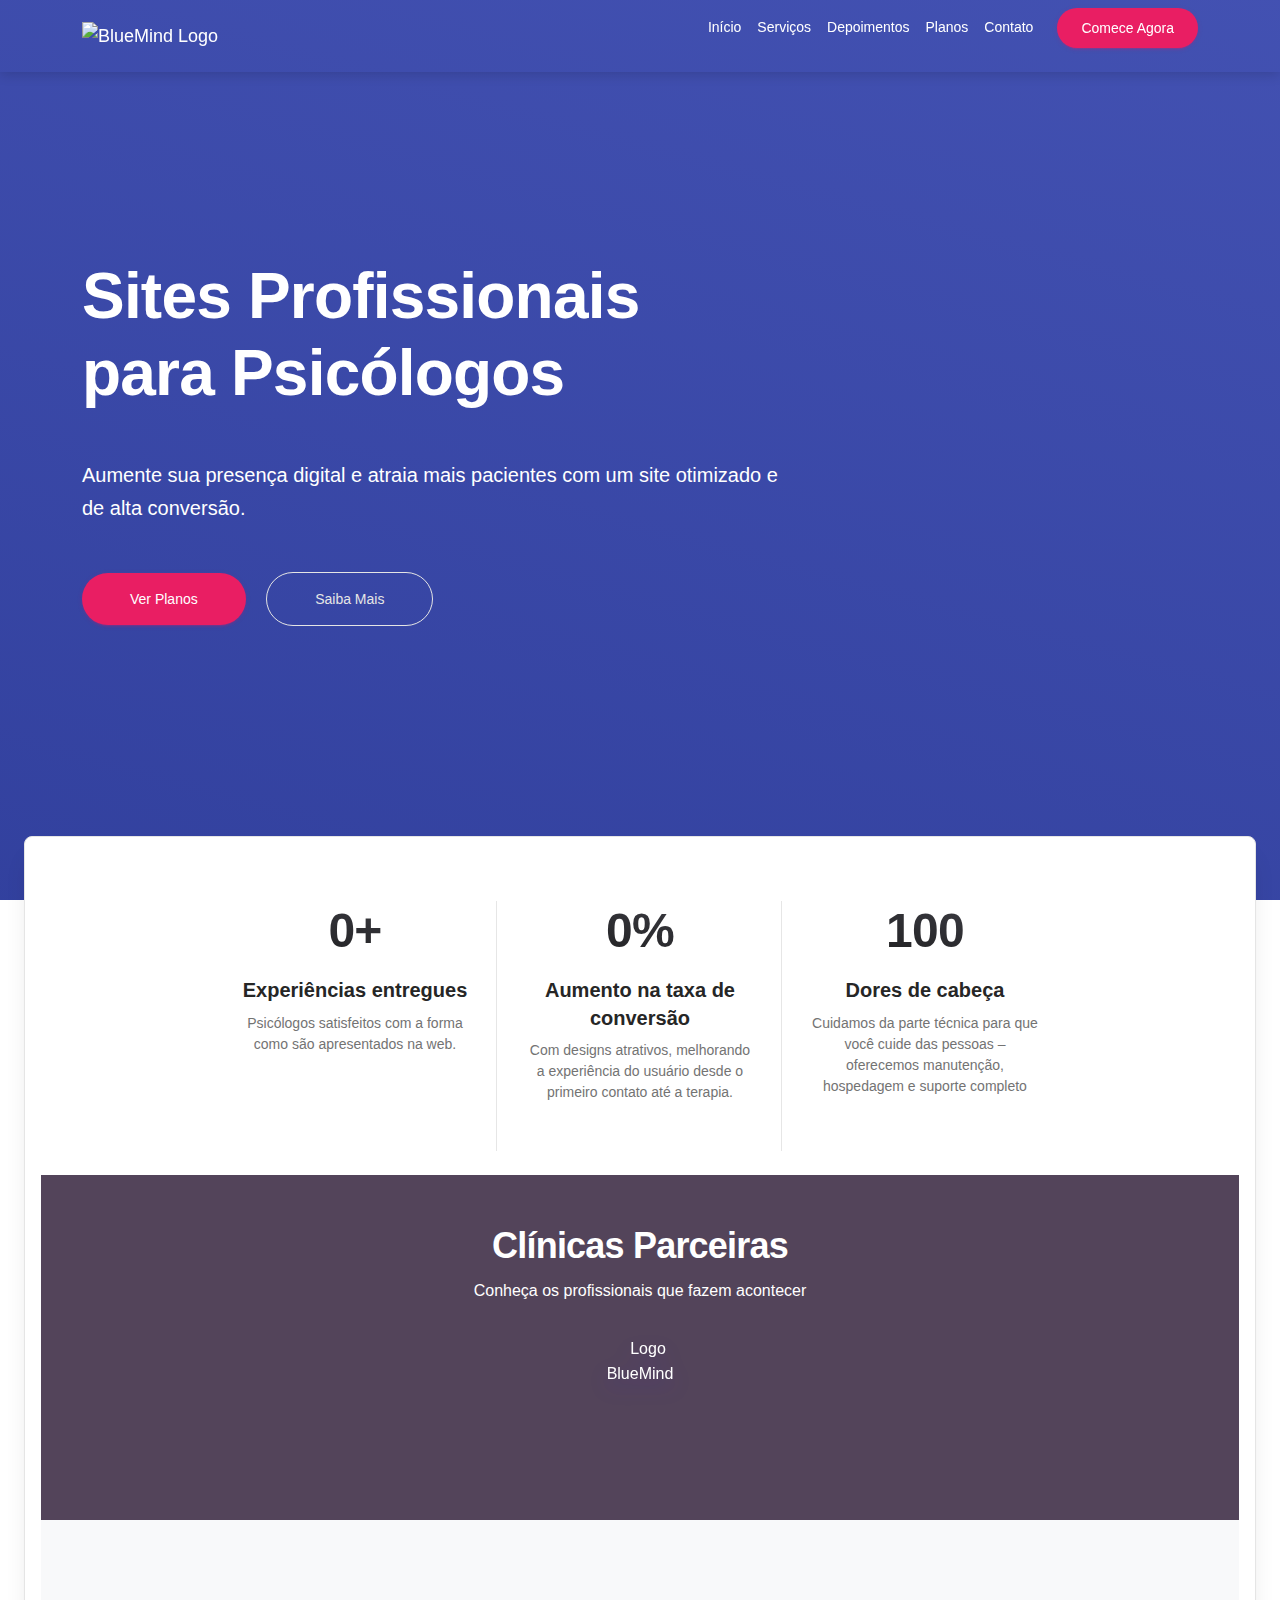
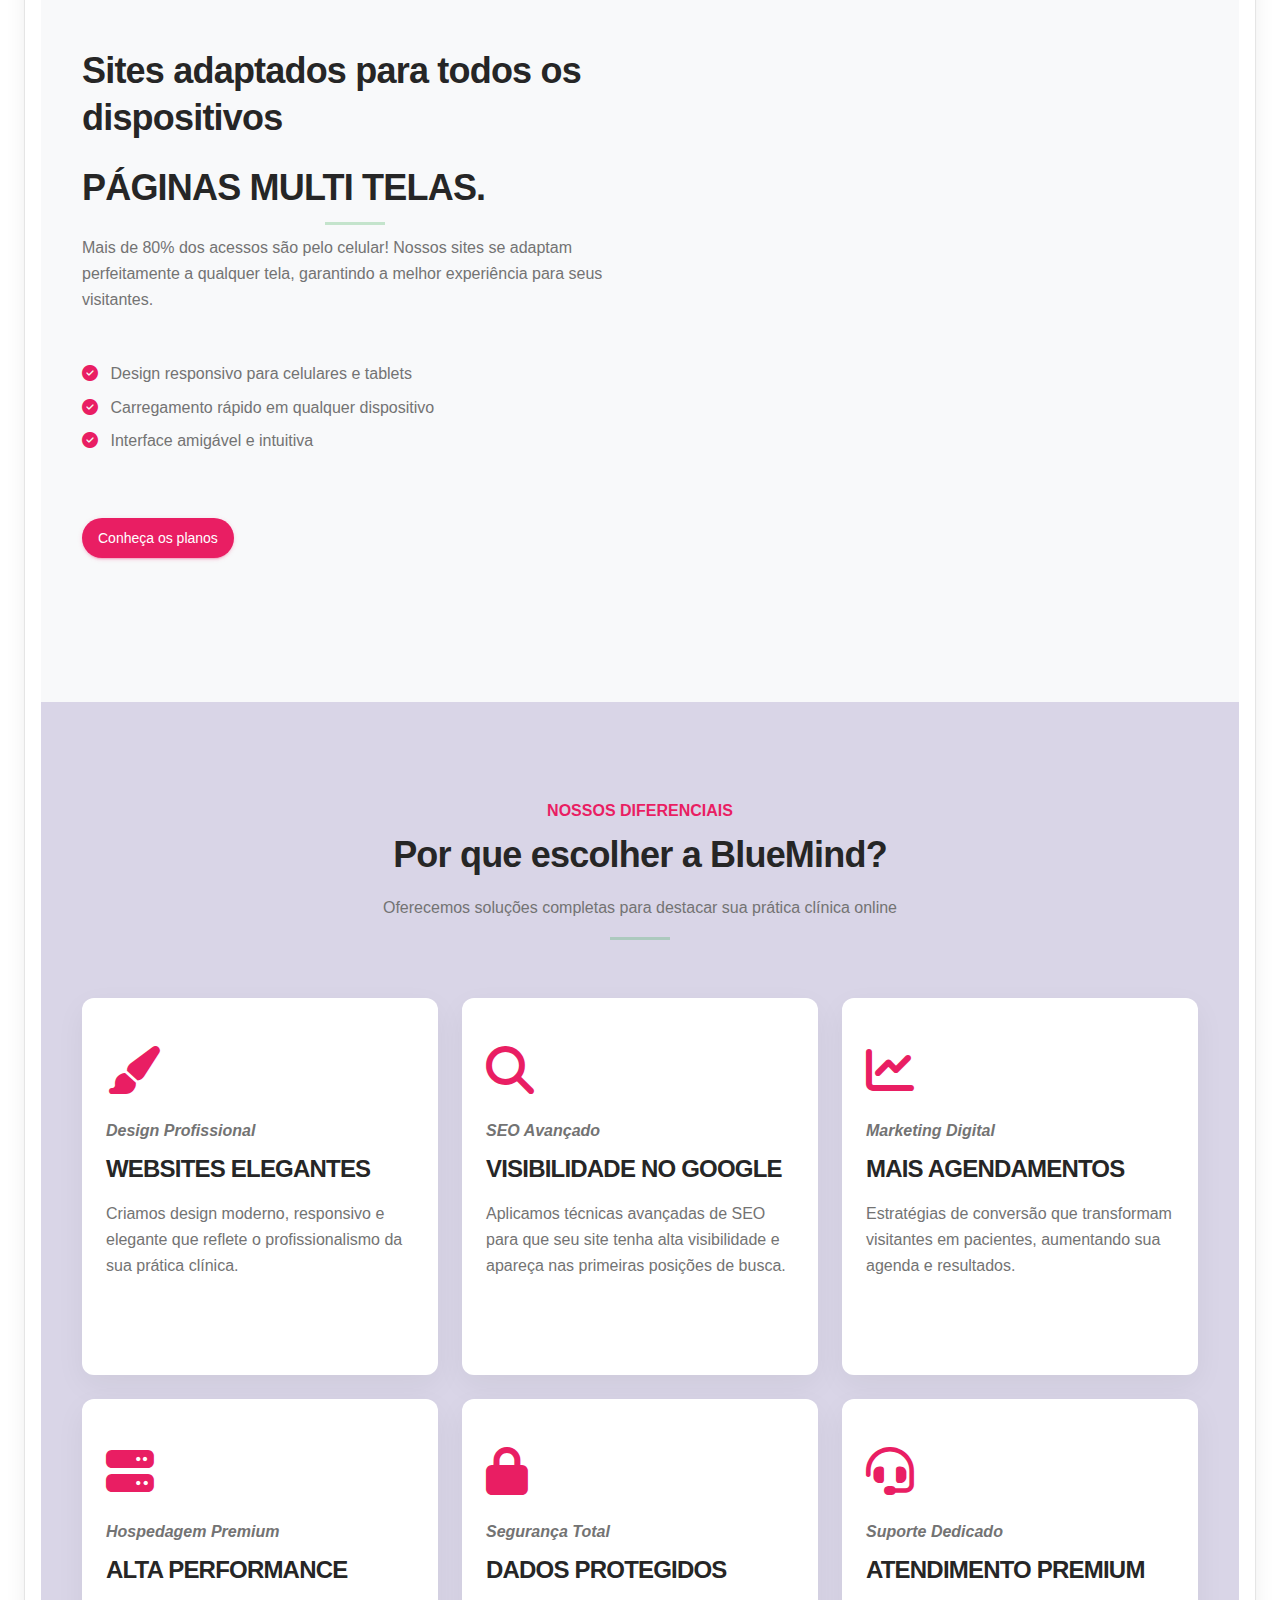
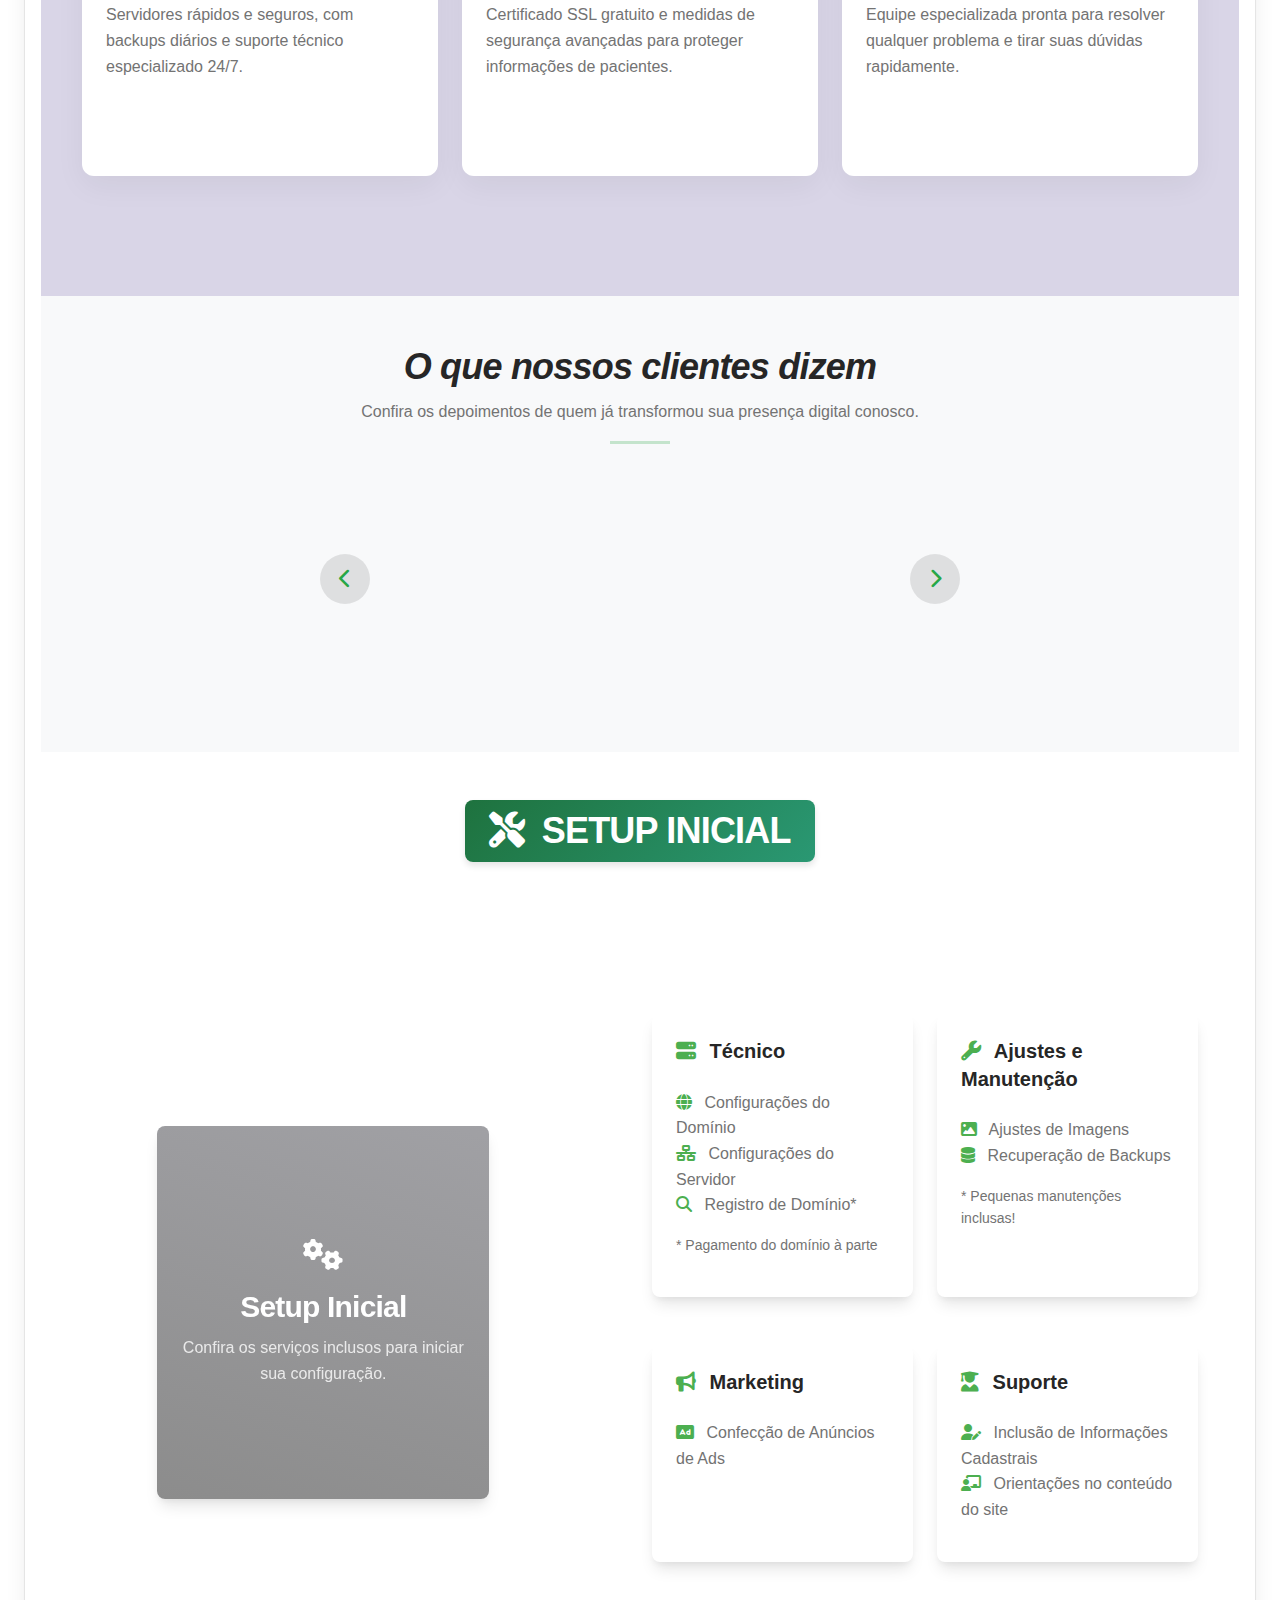
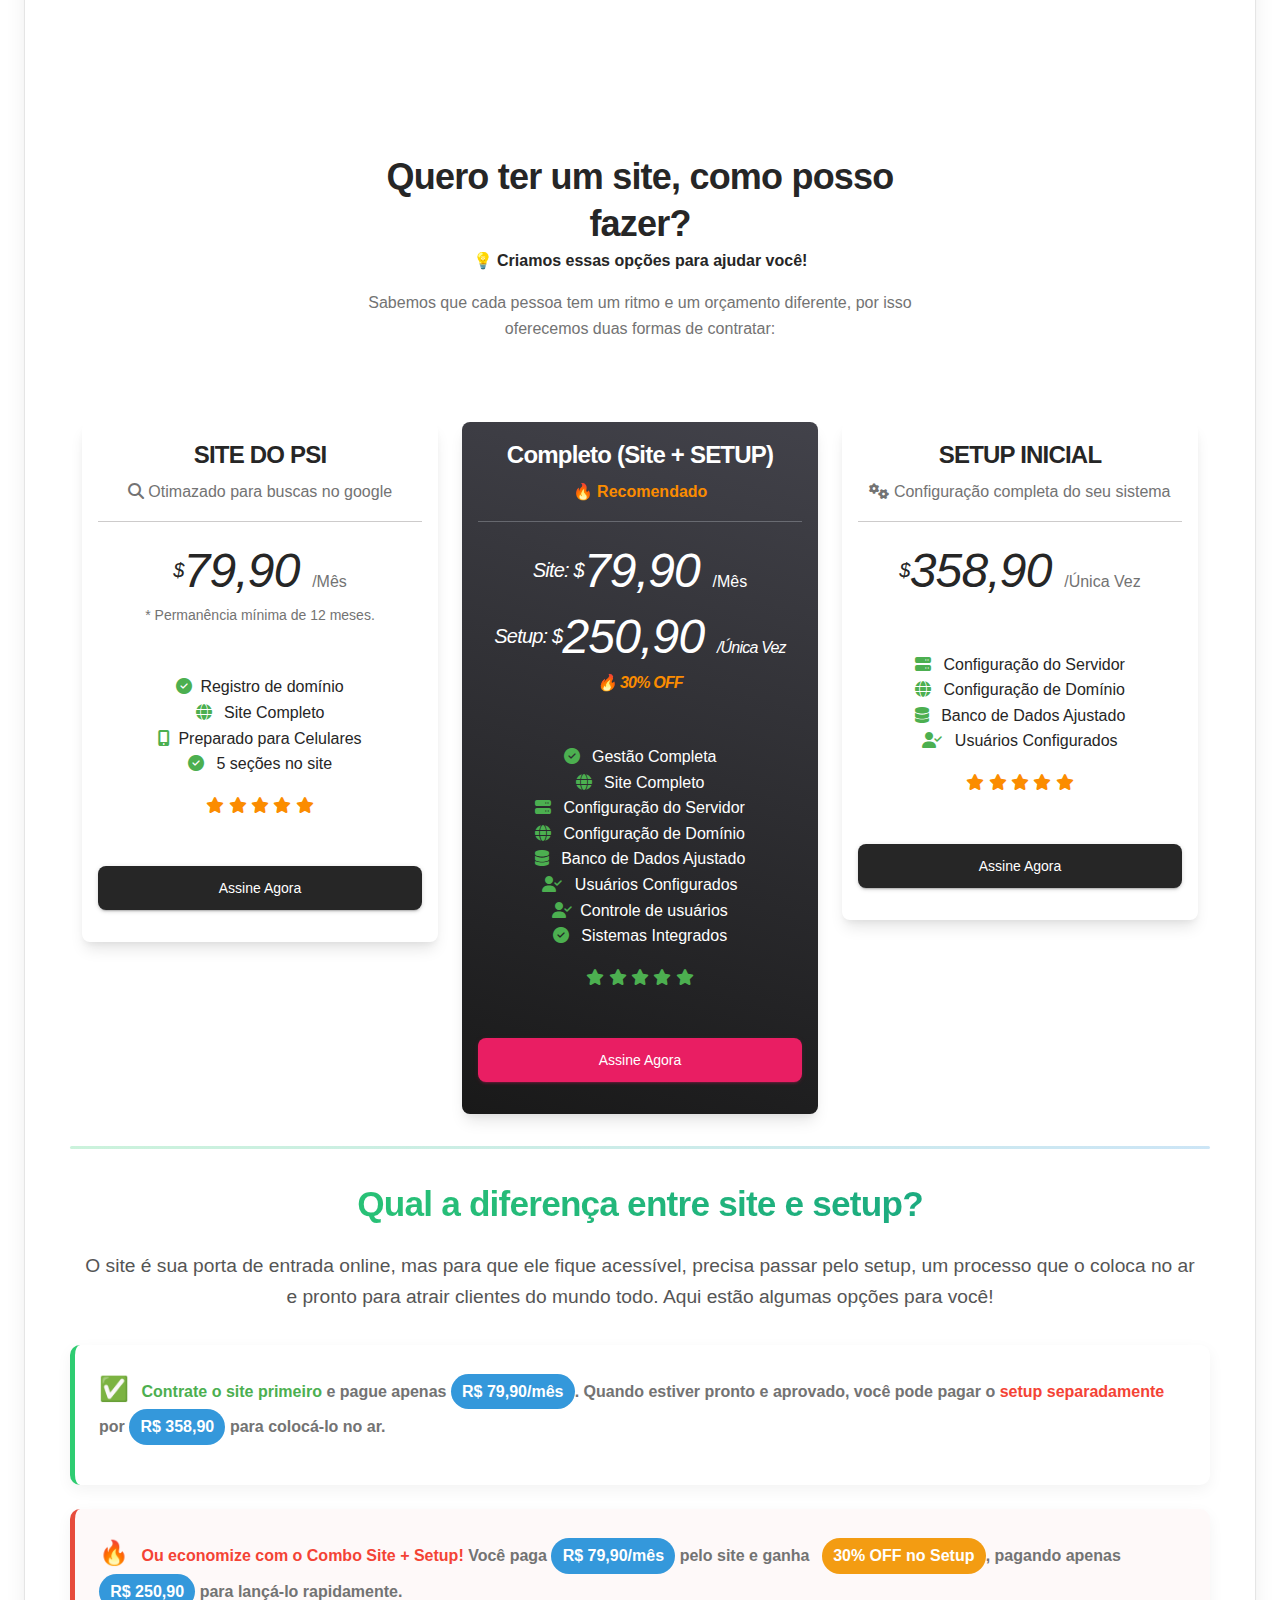
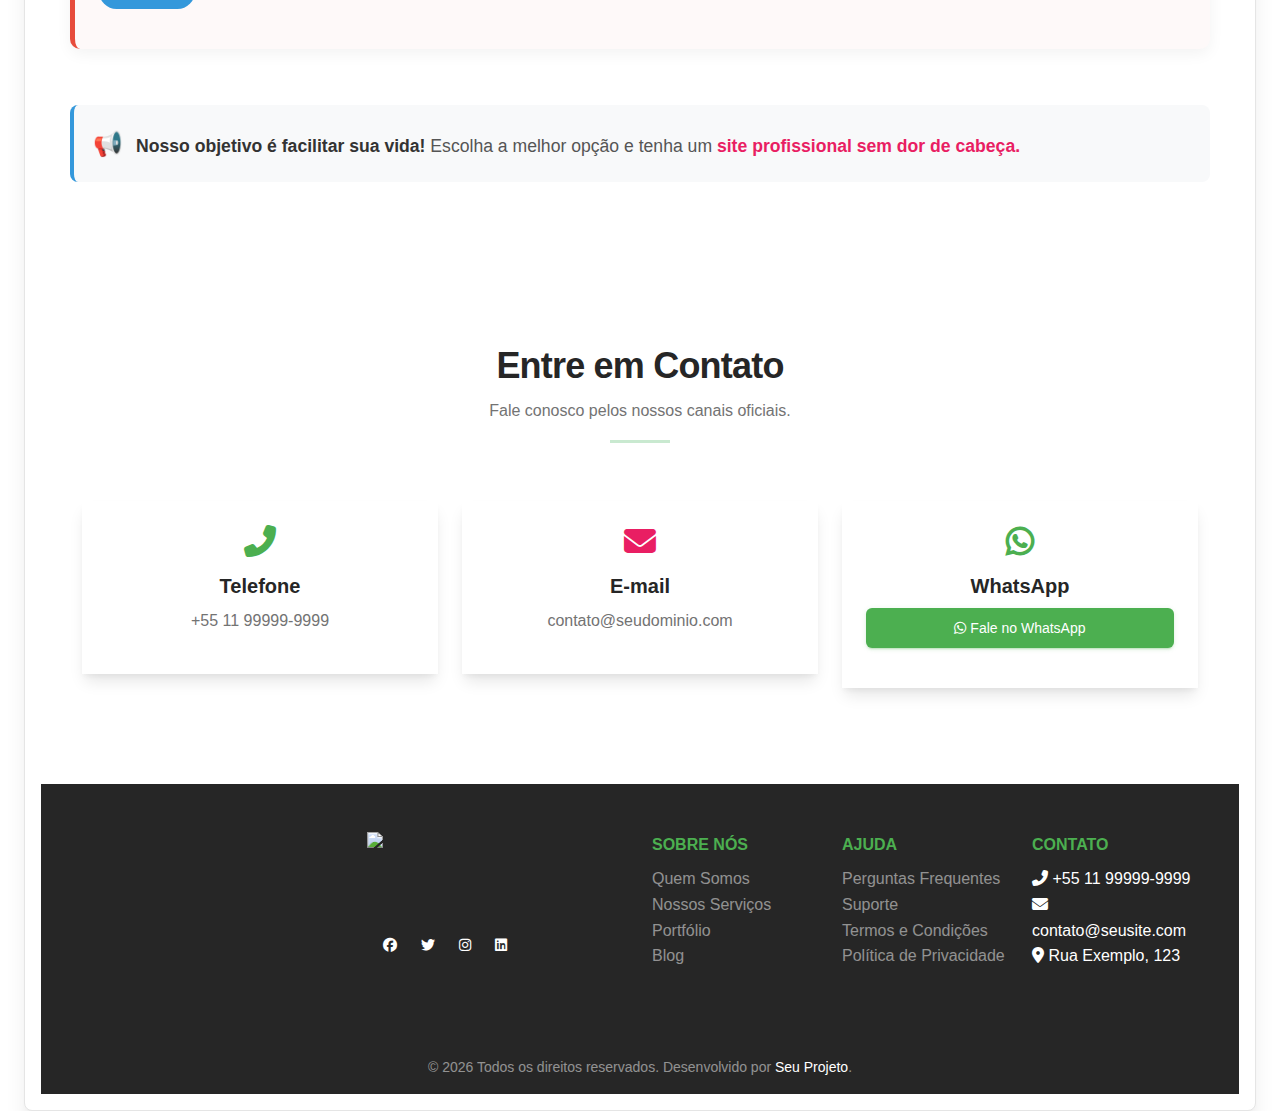
==== index.html @ a7152e77 "Primeiro commit" ====
<!doctype html>
<html lang="en">

<head>
  <title>BlueMind</title>
  <!-- Required meta tags -->
  <meta charset="utf-8">
  <meta content="width=device-width, initial-scale=1.0" name="viewport" />
  <meta http-equiv="X-UA-Compatible" content="IE=edge,chrome=1" />
  <!--     Fonts and icons     -->
  <link rel="stylesheet" type="text/css" href="https://fonts.googleapis.com/css?family=Roboto:300,400,500,700|Roboto+Slab:400,700|Material+Icons" />
  <link rel="stylesheet" href="https://maxcdn.bootstrapcdn.com/font-awesome/latest/css/font-awesome.min.css">
  <!-- Material Icons -->
  <link href="https://fonts.googleapis.com/icon?family=Material+Icons+Round" rel="stylesheet">
  <link rel="stylesheet" href="https://cdnjs.cloudflare.com/ajax/libs/font-awesome/6.5.1/css/all.min.css">

  <!-- Material Kit CSS -->
  <link href="assets/css/material-kit.css?v=3.0.0" rel="stylesheet" />
  <link rel="stylesheet" href="./assets/css/main.css">
  <link rel="stylesheet" href="https://cdnjs.cloudflare.com/ajax/libs/animate.css/4.1.1/animate.min.css">
</head>

<body>
  




  <!-- Navbar Transparent -->
  <nav class="navbar navbar-expand-lg fixed-top navbar-transparent">
    <div class="container">
      <a class="navbar-brand text-white" href="#">
        <img src="/api/placeholder/200/50" alt="BlueMind Logo" height="40">
      </a>
      <button class="navbar-toggler shadow-none" type="button" data-bs-toggle="collapse" data-bs-target="#navbarNav" aria-controls="navbarNav" aria-expanded="false" aria-label="Toggle navigation">
        <span class="navbar-toggler-icon"></span>
      </button>
      <div class="collapse navbar-collapse" id="navbarNav">
        <ul class="navbar-nav ms-auto">
          <li class="nav-item">
            <a class="nav-link text-white" href="#home">Início</a>
          </li>
          <li class="nav-item">
            <a class="nav-link text-white" href="#features">Serviços</a>
          </li>
          <li class="nav-item">
            <a class="nav-link text-white" href="#testimonials">Depoimentos</a>
          </li>
          <li class="nav-item">
            <a class="nav-link text-white" href="#pricing">Planos</a>
          </li>
          <li class="nav-item">
            <a class="nav-link text-white" href="#contact">Contato</a>
          </li>
          <li class="nav-item ms-lg-3">
            <a href="#pricing" class="btn btn-primary rounded-pill px-4">Comece Agora</a>
          </li>
        </ul>
      </div>
    </div>
  </nav>
  <!-- End Navbar -->

  <!-- <header class="header-2">
    <div class="page-header min-vh-75 relative bg-bluemind" >
      <span class="mask bg-gradient-dark opacity-4"></span>
      <div class="container">
        <div class="row">
          <div class="col-lg-7 text-center mx-auto">
            <h1 class="text-white font-weight-black pt-3 mt-n5">Material Kit 3</h1>
            <p class="lead text-white mt-3">Free & Open Source Web UI Kit built over Bootstrap 5. <br/> Join over 1.6 million developers around the world. </p>
          </div>
        </div>
      </div>
    </div>
  </header> -->
  <header id="home" class="header-2">
    <div class="page-header min-vh-100 relative full-bg3">
      <span class="mask bg-gradient-dark opacity-4"></span>
      <div class="container h-100 d-flex align-items-center">
        <div class="row">
          <div class="col-lg-8 text-start">
            <h1 class="text-white display-3 fw-bold animate__animated animate__fadeInUp">Sites Profissionais para Psicólogos</h1>
            <p class="lead text-white mt-4 animate__animated animate__fadeInUp animate__delay-1s">
              Aumente sua presença digital e atraia mais pacientes com um site otimizado e de alta conversão.
            </p>
            <div class="mt-5 animate__animated animate__fadeInUp animate__delay-2s">
              <a href="#pricing" class="btn btn-primary btn-lg rounded-pill px-5 py-3 me-3">
                Ver Planos
              </a>
              <a href="#features" class="btn btn-outline-light btn-lg rounded-pill px-5 py-3">
                Saiba Mais
              </a>
            </div>
          </div>
        </div>
      </div>
    </div>
  </header>



  <div class="card card-body shadow-xl mx-3 mx-md-4 mt-n6">
    <section class="pt-3 pb-4" id="count-stats">
      <div class="container">
        <div class="row">
          <div class="col-lg-9 mx-auto py-3">
            <div class="row">
              <div class="col-md-4 position-relative">
                <div class="p-3 text-center">
                  <h1 class="text-gradient text-dark animate__animated animate__fadeInDown  wow"><span id="state1" countTo="2">0</span>+</h1>
                  <h5 class="mt-3">Experiências entregues</h5>
                  <p class="text-sm font-weight-normal">Psicólogos satisfeitos com a forma como são apresentados na web.</p>
                </div>
                <hr class="vertical dark">
              </div>
              <div class="col-md-4 position-relative">
                <div class="p-3 text-center">
                  <h1 class="text-gradient text-dark animate__animated animate__fadeInDown  animate__delay-1s wow"> <span id="state2" countTo="46">0</span>%</h1>
                  <h5 class="mt-3">Aumento na taxa de conversão</h5>
                  <p class="text-sm font-weight-normal">Com designs atrativos, melhorando a experiência do usuário desde o primeiro contato até a terapia.</p>
                </div>
                <hr class="vertical dark">
              </div>
              <div class="col-md-4">
                <div class="p-3 text-center">
                  <h1 class="text-gradient text-dark animate__animated animate__fadeInDown  animate__delay-1s wow" id="state3" countTo="0">100</h1>
                  <h5 class="mt-3">Dores de cabeça</h5>
                  <p class="text-sm font-weight-normal">Cuidamos da parte técnica para que você cuide das pessoas – oferecemos manutenção, hospedagem e suporte completo</p>
                </div>
              </div>
            </div>
          </div>
        </div>
      </div>
    </section>

    <section class="team-section py-5 full-bg">
      <div class="container text-center">
        <h2 class="text-white fw-bold">Clínicas Parceiras</h2>
        <p class="text-white">Conheça os profissionais que fazem acontecer</p>
    
        <div class="row text-center py-3 mt-3">
          <div class="col-12">
            <div class="">
              <a href="javascript:;" class="avatar rounded-circle avatar-xxl" data-bs-toggle="tooltip" data-bs-placement="bottom" title="BlueMind">
                <img id="avatar-img" alt="Logo BlueMind" src="" class="animate__animated shadow-bottom">
              </a>              
            </div>
          </div>
        </div>
      </div>
    </section>
    <section class="multi-screen-section py-6">
      <div class="container">
        <div class="row align-items-center">
          
          <!-- Texto à Esquerda -->
          <div class="col-lg-6 text-start">
            <h2 class="fw-bold text-dark mb-4">Sites adaptados para todos os dispositivos</h2>
            <h2 class="fw-bold text-dark">PÁGINAS MULTI TELAS.</h2>
            <hr class="styled-line left">
            <p class="text-muted">
              Mais de 80% dos acessos são pelo celular! Nossos sites se adaptam perfeitamente a qualquer tela, garantindo a melhor experiência para seus visitantes.
            </p>
            <ul class="list-unstyled mt-4">
              <li class="mb-2"><i class="fas fa-check-circle text-primary me-2"></i> Design responsivo para celulares e tablets</li>
              <li class="mb-2"><i class="fas fa-check-circle text-primary me-2"></i> Carregamento rápido em qualquer dispositivo</li>
              <li class="mb-2"><i class="fas fa-check-circle text-primary me-2"></i> Interface amigável e intuitiva</li>
            </ul>
          </div>
    
          <!-- Imagem à Direita -->
          <div class="col-lg-6 text-center">
            <div class="image-container">
              <img src="./assets/img/illustrations/notebook.png" class="img-fluid main-image animate__animated animate__slideInDown   shadow-bottom wow" alt="Site no Desktop">
              <img src="./assets/img/illustrations/smartphone-removebg-preview.png" class="img-fluid mobile-image animate__animated animate__slideInRight animate__delay-1s shadow-bottom wow" alt="Site no Celular">
            </div>

          </div>
          <div class="text-start">
            <a href="#pricing" class="btn btn-primary rounded-pill mt-4">Conheça os planos</a>
        </div>
        </div>
      </div>
    </section>
          <section class="py-7 full-bg2" id="features">
        <div class="container">
          <div class="row text-center mb-5">
            <div class="col-lg-8 mx-auto">
              <h6 class="text-primary text-uppercase fw-bold">Nossos Diferenciais</h6>
              <h2 class="fw-bold mb-3">Por que escolher a BlueMind?</h2>
              <p class="text-muted">Oferecemos soluções completas para destacar sua prática clínica online</p>
              <hr class="styled-line">
            </div>
          </div>
          
          <div class="row">
            <!-- Card 1 -->
            <div class="col-lg-4 col-md-6 mb-4">
              <div class="feature-card">
                <i class="fas fa-paint-brush text-primary fa-3x mb-4"></i>
                <h6 class="text-muted fst-italic">Design Profissional</h6>
                <h4 class="fw-bold mb-3">WEBSITES ELEGANTES</h4>
                <p class="text-muted">
                  Criamos design moderno, responsivo e elegante que reflete o profissionalismo da sua prática clínica.
                </p>
              </div>
            </div>
      
            <!-- Card 2 -->
            <div class="col-lg-4 col-md-6 mb-4">
              <div class="feature-card">
                <i class="fas fa-search text-primary fa-3x mb-4"></i>
                <h6 class="text-muted fst-italic">SEO Avançado</h6>
                <h4 class="fw-bold mb-3">VISIBILIDADE NO GOOGLE</h4>
                <p class="text-muted">
                  Aplicamos técnicas avançadas de SEO para que seu site tenha alta visibilidade e apareça nas primeiras posições de busca.
                </p>
              </div>
            </div>
      
            <!-- Card 3 -->
            <div class="col-lg-4 col-md-6 mb-4">
              <div class="feature-card">
                <i class="fas fa-chart-line text-primary fa-3x mb-4"></i>
                <h6 class="text-muted fst-italic">Marketing Digital</h6>
                <h4 class="fw-bold mb-3">MAIS AGENDAMENTOS</h4>
                <p class="text-muted">
                  Estratégias de conversão que transformam visitantes em pacientes, aumentando sua agenda e resultados.
                </p>
              </div>
            </div>
            
            <!-- Card 4 -->
            <div class="col-lg-4 col-md-6 mb-4">
              <div class="feature-card">
                <i class="fas fa-server text-primary fa-3x mb-4"></i>
                <h6 class="text-muted fst-italic">Hospedagem Premium</h6>
                <h4 class="fw-bold mb-3">ALTA PERFORMANCE</h4>
                <p class="text-muted">
                  Servidores rápidos e seguros, com backups diários e suporte técnico especializado 24/7.
                </p>
              </div>
            </div>
            
            <!-- Card 5 -->
            <div class="col-lg-4 col-md-6 mb-4">
              <div class="feature-card">
                <i class="fas fa-lock text-primary fa-3x mb-4"></i>
                <h6 class="text-muted fst-italic">Segurança Total</h6>
                <h4 class="fw-bold mb-3">DADOS PROTEGIDOS</h4>
                <p class="text-muted">
                  Certificado SSL gratuito e medidas de segurança avançadas para proteger informações de pacientes.
                </p>
              </div>
            </div>
            
            <!-- Card 6 -->
            <div class="col-lg-4 col-md-6 mb-4">
              <div class="feature-card">
                <i class="fas fa-headset text-primary fa-3x mb-4"></i>
                <h6 class="text-muted fst-italic">Suporte Dedicado</h6>
                <h4 class="fw-bold mb-3">ATENDIMENTO PREMIUM</h4>
                <p class="text-muted">
                  Equipe especializada pronta para resolver qualquer problema e tirar suas dúvidas rapidamente.
                </p>
              </div>
            </div>
          </div>
        </div>
      </section>



    <!-- <section class="features-section py-5 full-bg2">
      <div class="container">
        <div class="row text-center">
          <div class="col-lg-4">
            <div class="feature-card">
              <i class="fas fa-paint-brush text-success fa-3x mb-3"></i>
              <h6 class="text-muted fst-italic">Design Profissional</h6>
              <h4 class="fw-bold">DEIXAMOS SEU SITE LINDO</h4>
              <p class="text-muted">
                Criamos um design moderno, responsivo e elegante para que seu site se destaque e encante seus visitantes.
              </p>
            </div>
          </div>
    
          <div class="col-lg-4">
            <div class="feature-card">
              <i class="fas fa-search text-primary fa-3x mb-3"></i>
              <h6 class="text-muted fst-italic">Otimização para engajamento</h6>
              <h4 class="fw-bold">SITES OTIMIZADOS PARA O GOOGLE</h4>
              <p class="text-muted">
                Aplicamos técnicas avançadas de SEO para que seu site tenha um alto ranqueamento e seja encontrado com mais facilidade.
              </p>
            </div>
          </div>
    
          <div class="col-lg-4">
            <div class="feature-card">
              <i class="fas fa-chart-line text-success fa-3x mb-3"></i>
              <h6 class="text-muted fst-italic">Resultados Rápidos</h6>
              <h4 class="fw-bold">ACESSO ORGÂNICO AUMENTANDO</h4>
              <p class="text-muted">
                Em pouco tempo, seu site começará a atrair visitantes de forma orgânica, gerando mais clientes e resultados positivos.
              </p>
            </div>
          </div>
        </div>
      </div>
    </section> -->
    
    <section class="depoiments-section py-5">
      <div class="container">
        <div class="row text-center">
          <div class="col-12">
            <h2 class="fw-bold text-dark fst-italic">O que nossos clientes dizem</h2>
            <p class="text-muted">Confira os depoimentos de quem já transformou sua presença digital conosco.</p>
            <hr class="styled-line">
          </div>
        </div>
    
        <div class="depoiments-wrapper">
          <!-- Botão Anterior -->
          <button class="depoiment-btn prev-btn">
            <i class="fas fa-chevron-left"></i>
          </button>
    
          <!-- Depoimentos -->
          <div class="shadow-bottom-g" id="depoiment-container">
            <!-- Os depoimentos serão inseridos aqui via JavaScript -->
          </div>
    
          <!-- Botão Próximo -->
          <button class="depoiment-btn next-btn">
            <i class="fas fa-chevron-right"></i>
          </button>
        </div>
      </div>
    </section>
    
    
    
    
    

  </section>
  <div class="section-divider text-center my-5 position-relative">
    <div class="container position-relative">
      <h2 class="fw-bold text-uppercase text-white px-4 py-2 d-inline-block" 
          style="background: linear-gradient(135deg, #1e723e 0%, #2a9873 100%); border-radius: 8px; box-shadow: 0 4px 6px rgba(0,0,0,0.1);">
        <i class="fa fa-tools me-2"></i> Setup Inicial
      </h2>
    </div>
    <div class="texture-left" style="position: absolute; left: 0; top: 50%; width: 30%; height: 6px; background: url('https://www.transparenttextures.com/patterns/brushed-alum.png'); opacity: 0.5; transform: translateY(-50%);"></div>
    <div class="texture-right" style="position: absolute; right: 0; top: 50%; width: 30%; height: 6px; background: url('https://www.transparenttextures.com/patterns/brushed-alum.png'); opacity: 0.5; transform: translateY(-50%);"></div>
  </div>
  <section class="my-5 py-5">
    <div class="container">
      <div class="row align-items-center">
        <!-- Card Rotativo -->
        <div class="col-lg-4 ms-auto me-auto p-lg-4 mt-lg-0 mt-4">
          <div class="rotating-card-container h-100">
            <div class="card card-rotate card-background card-background-mask-primary shadow-lg border-0 h-100">
              <div class="front front-background rounded-4" 
                   style="background-image: url(https://images.unsplash.com/photo-1569683795645-b62e50fbf103?ixlib=rb-1.2.1&ixid=MnwxMjA3fDB8MHxwaG90by1wYWdlfHx8fGVufDB8fHx8&auto=format&fit=crop&w=987&q=80); 
                          background-size: cover; background-position: center;">
                <div class="card-body py-7 text-center">
                  <i class="fa fa-cogs text-white text-4xl my-3"></i>
                  <h3 class="text-white fw-bold">Setup Inicial</h3>
                  <p class="text-white opacity-8">Confira os serviços inclusos para iniciar sua configuração.</p>
                </div>
              </div>
            </div>
          </div>
        </div>
  
        <!-- Cards Informativos -->
        <div class="col-lg-6 ms-auto">
          <div class="row justify-content-start">
            <div class="col-md-6">
              <div class="card shadow-lg border-0 p-4 rounded-4 h-100">
                <h5 class="font-weight-bold"><i class="fa fa-server text-success me-2"></i> Técnico</h5>
                <ul class="list-unstyled mt-3">
                  <li><i class="fa fa-globe text-success me-2"></i> Configurações do Domínio</li>
                  <li><i class="fa fa-network-wired text-success me-2"></i> Configurações do Servidor</li>
                  <li><i class="fa fa-search text-success me-2"></i> Registro de Domínio*</li>
                </ul>
                <p class="text-muted small">* Pagamento do domínio à parte</p>
              </div>
            </div>
  
            <div class="col-md-6">
              <div class="card shadow-lg border-0 p-4 rounded-4 h-100">
                <h5 class="font-weight-bold"><i class="fa fa-wrench text-success me-2"></i> Ajustes e Manutenção</h5>
                <ul class="list-unstyled mt-3">
                  <li><i class="fa fa-image text-success me-2"></i> Ajustes de Imagens</li>
                  <li><i class="fa fa-database text-success me-2"></i> Recuperação de Backups</li>
                </ul>
                <p class="text-muted small">* Pequenas manutenções inclusas!</p>
              </div>
            </div>
          </div>
  
          <!-- Segunda linha de Cards -->
          <div class="row mt-4">
            <div class="col-md-6">
              <div class="card shadow-lg border-0 p-4 rounded-4 h-100">
                <h5 class="font-weight-bold"><i class="fa fa-bullhorn text-success me-2"></i> Marketing</h5>
                <ul class="list-unstyled mt-3">
                  <li><i class="fa fa-ad text-success me-2"></i> Confecção de Anúncios de Ads</li>
                </ul>
              </div>
            </div>
  
            <div class="col-md-6">
              <div class="card shadow-lg border-0 p-4 rounded-4 h-100">
                <h5 class="font-weight-bold"><i class="fa fa-user-graduate text-success me-2"></i> Suporte</h5>
                <ul class="list-unstyled mt-3">
                  <li><i class="fa fa-user-edit text-success me-2"></i> Inclusão de Informações Cadastrais</li>
                  <li><i class="fa fa-chalkboard-teacher text-success me-2"></i> Orientações no conteúdo do site</li>
                </ul>
              </div>
            </div>
  
            <!-- Preço e Assinatura -->
            <!-- <div class="col-lg-12 text-center mt-4">
              <div class="card shadow-lg p-4 border-0 rounded-4 h-100">
                <p class="text-uppercase text-muted small">Somente nos pacotes mensais</p>
                <h3 class="text-dark  d-inline fs-1 fst-italic fw-light">
                  <sup class="fs-5">$</sup>250,90
                </h3>
                <a href="#" class="btn btn-success btn-lg rounded-pill shadow-sm">ASSINE AGORA</a>
              </div>
            </div> -->
          </div>
        </div>
      </div>
    </div>
  </section>
  

    <section class="py-7">
      <div class="container">
        <div class="row">
          <div class="col-lg-6 mx-auto text-center">
            <h2 class="mb-0 font-weight-bolder">Quero ter um site, como posso fazer?</h2>
            <p class="fw-bold text-dark">💡 Criamos essas opções para ajudar você!</p>
            <p class="text-muted">
              Sabemos que cada pessoa tem um ritmo e um orçamento diferente, por isso oferecemos duas formas de contratar:
            </p>

            
          </div>
        </div>
        <div class="row mt-6">
          <div class="col-lg-4 col-md-8 ms-md-auto">
            <div class="card bg-white shadow-lg border-0">
              <div class="card-body text-center">
                <h4 class="text-dark font-weight-bold">SITE DO PSI</h4>
                <div class="stats">
                  <i class="fas fa-search"></i> Otimazado para buscas no google
                </div>
                
                <hr class="black">
                <h3 class="text-dark mt-4 d-inline fs-1 fst-italic fw-light">
                  <sup class="fs-5">$</sup>79,90
                </h3>
          
                <p class="text-muted d-inline">/Mês</p>
                <p class="text-muted small">* Permanência mínima de 12 meses.</p>
          
                <ul class="list-unstyled text-dark mt-4">
                  <li><i class="fas fa-check-circle text-success me-2"></i>Registro de domínio</li>
                  <li><i class="fas fa-globe text-success me-2"></i> Site Completo</li>
                  <li><i class="fas fa-mobile-alt text-success me-2"></i>Preparado para Celulares</li>
                  <li><i class="fas fa-check-circle text-success me-2"></i> 5 seções no site</li>
                </ul>
          
                <div class="rating mt-3">
                  <i class="fas fa-star text-warning"></i>
                  <i class="fas fa-star text-warning"></i>
                  <i class="fas fa-star text-warning"></i>
                  <i class="fas fa-star text-warning"></i>
                  <i class="fas fa-star text-warning"></i>
                </div>
          
                <button class="btn btn-dark btn-lg mt-4 w-100">Assine Agora</button>
              </div>
            </div>
          </div>
          
          <div class="col-lg-4 col-md-8 ms-md-auto">
            <div class="card bg-gradient-dark shadow-lg border-0">
              <div class="card-body text-center">
                <h4 class="text-white font-weight-bold">Completo (Site + SETUP)</h4>
                <p class="text-warning font-weight-bold">🔥 Recomendado</p>
                <hr class="white">
                <h3 class="text-white mt-4 d-inline fs-1 fst-italic fw-light">
                  <sup class="fs-5">Site: $</sup>79,90
                </h3>

                <p class="text-white d-inline">/Mês</p>
                <div>

                  <h3 class="text-white mt-4 d-inline fs-1 fst-italic fw-light">
                    <sup class="fs-5"> Setup: $</sup>250,90
                    <p class="text-white d-inline">/Única Vez</p>
                    <p class="text-warning font-weight-bold">🔥 30% OFF</p>
                   
                  </h3>
                </div>

          
                <ul class="list-unstyled text-white mt-4">
                  <li><i class="fas fa-check-circle text-success me-2"></i> Gestão Completa</li>
                  <li><i class="fas fa-globe text-success me-2"></i> Site Completo</li>
                  <li><i class="fas fa-server text-success me-2"></i> Configuração do Servidor</li>
                  <li><i class="fas fa-globe text-success me-2"></i> Configuração de Domínio</li>
                  <li><i class="fas fa-database text-success me-2"></i> Banco de Dados Ajustado</li>
                  <li><i class="fas fa-user-check text-success me-2"></i> Usuários Configurados</li>
                  <li><i class="fas fa-user-check text-success me-2"></i>Controle de usuários</li>
                  <li><i class="fas fa-check-circle text-success me-2"></i> Sistemas Integrados</li>
                </ul>
                <div class="rating mt-3">
                  <i class="fas fa-star text-success"></i>
                  <i class="fas fa-star text-success"></i>
                  <i class="fas fa-star text-success"></i>
                  <i class="fas fa-star text-success"></i>
                  <i class="fas fa-star text-success"></i>
                </div>
                <button class="btn btn-primary btn-lg mt-4 w-100">Assine Agora</button>
              </div>
            </div>
          </div>
          <div class="col-lg-4 col-md-8 ms-md-auto">
            <div class="card bg-white shadow-lg border-0 rounded-4">
              <div class="card-body text-center">
                <h4 class="text-dark font-weight-bold">SETUP INICIAL</h4>
                <div class="stats text-muted">
                  <i class="fas fa-cogs"></i> Configuração completa do seu sistema
                </div>
          
                <hr class="black">
                <h3 class="text-dark mt-4 d-inline fs-1 fst-italic fw-light">
                  <sup class="fs-5">$</sup>358,90
                </h3>
          
                <p class="text-muted d-inline">/Única Vez</p>
          
                <ul class="list-unstyled text-dark mt-4">
                  <li><i class="fas fa-server text-success me-2"></i> Configuração do Servidor</li>
                  <li><i class="fas fa-globe text-success me-2"></i> Configuração de Domínio</li>
                  <li><i class="fas fa-database text-success me-2"></i> Banco de Dados Ajustado</li>
                  <li><i class="fas fa-user-check text-success me-2"></i> Usuários Configurados</li>
                </ul>
          
                <div class="rating mt-3">
                  <i class="fas fa-star text-warning"></i>
                  <i class="fas fa-star text-warning"></i>
                  <i class="fas fa-star text-warning"></i>
                  <i class="fas fa-star text-warning"></i>
                  <i class="fas fa-star text-warning"></i>
                </div>
          
                <button class="btn btn-dark btn-lg mt-4 w-100">Assine Agora</button>
              </div>
            </div>
          </div>
          




      <hr class="section-divider1">
  
      <h2 class="section-title">Qual a diferença entre site e setup?</h2>
      
      <p class="section-description">
        O site é sua porta de entrada online, mas para que ele fique acessível, 
        precisa passar pelo setup, um processo que o coloca no ar e pronto para 
        atrair clientes do mundo todo. Aqui estão algumas opções para você!
      </p>
      
      <div class="option-card option-standard">
        <p class="fw-bold">
          <span class="emoji">✅</span>
          <span class="text-success">Contrate o site primeiro</span> e pague apenas 
          <span class="price-tag">R$ 79,90/mês</span>. Quando estiver pronto e aprovado, 
          você pode pagar o <span class="text-danger">setup separadamente</span> por 
          <span class="price-tag">R$ 358,90</span> para colocá-lo no ar.
        </p>
      </div>
      
      <div class="option-card option-combo">
        <p class="fw-bold">
          <span class="emoji">🔥</span>
          <span class="text-danger">Ou economize com o Combo Site + Setup!</span> 
          Você paga <span class="price-tag">R$ 79,90/mês</span> pelo site e ganha 
          <span class="discount-badge">30% OFF no Setup</span>, pagando apenas 
          <span class="price-tag">R$ 250,90</span> para lançá-lo rapidamente.
        </p>
      </div>
      
      <div class="note-box">
        <p class="section-description" style="margin-bottom: 0; text-align: left; font-size: 1.1rem;">
          <span class="emoji">📢</span>
          <span style="font-weight: bold; color: #333;">Nosso objetivo é facilitar sua vida!</span> 
          Escolha a melhor opção e tenha um <span class="text-primary">site profissional sem dor de cabeça.</span>
        </p>
      </div>
      
      <hr class="section-divider">

</section>



<section class="contact-section py-5">
  <div class="container">
    <div class="row justify-content-center">
      <div class="col-lg-6 text-center">
        <h2 class="fw-bold text-dark">Entre em Contato</h2>
        <p class="text-muted">Fale conosco pelos nossos canais oficiais.</p>
        <hr class="styled-line">
      </div>
    </div>

    <div class="row justify-content-center mt-4">
      <div class="col-lg-4">
        <div class="contact-card shadow-lg p-4 text-center">
          <i class="fas fa-phone-alt text-success fa-2x mb-3"></i>
          <h5 class="fw-bold">Telefone</h5>
          <p class="text-muted">+55 11 99999-9999</p>
        </div>
      </div>

      <div class="col-lg-4">
        <div class="contact-card shadow-lg p-4 text-center">
          <i class="fas fa-envelope text-primary fa-2x mb-3"></i>
          <h5 class="fw-bold">E-mail</h5>
          <p class="text-muted">contato@seudominio.com</p>
        </div>
      </div>

      <div class="col-lg-4">
        <div class="contact-card shadow-lg p-4 text-center">
          <i class="fab fa-whatsapp text-success fa-2x mb-3"></i>
          <h5 class="fw-bold">WhatsApp</h5>
          <a href="https://wa.me/5511999999999" target="_blank" class="btn btn-success w-100">
            <i class="fab fa-whatsapp"></i> Fale no WhatsApp
          </a>
        </div>
      </div>
    </div>
  </div>
  </section>

    
  <footer class="footer pt-5 mt-5 bg-dark text-white">
    <div class="container">
      <div class="row">
        
        <!-- Logo e Redes Sociais -->
        <div class="col-md-3 mb-4 ms-auto text-center text-md-start">
          <div>
            <a href="#">
              <img src="./assets/img/logo-white.png" class="mb-3 footer-logo" alt="Logo">
            </a>
            <h6 class="fw-bold">Seu Projeto</h6>
          </div>
          <div>
            <ul class="d-flex flex-row justify-content-center justify-content-md-start nav">
              <li class="nav-item"><a class="nav-link pe-2" href="#"><i class="fab fa-facebook text-white"></i></a></li>
              <li class="nav-item"><a class="nav-link pe-2" href="#"><i class="fab fa-twitter text-white"></i></a></li>
              <li class="nav-item"><a class="nav-link pe-2" href="#"><i class="fab fa-instagram text-white"></i></a></li>
              <li class="nav-item"><a class="nav-link pe-2" href="#"><i class="fab fa-linkedin text-white"></i></a></li>
            </ul>
          </div>
        </div>
  
        <!-- Links Úteis -->
        <div class="col-md-2 col-sm-6 col-6 mb-4">
          <h6 class="text-uppercase fw-bold text-success">Sobre Nós</h6>
          <ul class="list-unstyled">
            <li><a class="text-white-50" href="#">Quem Somos</a></li>
            <li><a class="text-white-50" href="#">Nossos Serviços</a></li>
            <li><a class="text-white-50" href="#">Portfólio</a></li>
            <li><a class="text-white-50" href="#">Blog</a></li>
          </ul>
        </div>
  
        <div class="col-md-2 col-sm-6 col-6 mb-4">
          <h6 class="text-uppercase fw-bold text-success">Ajuda</h6>
          <ul class="list-unstyled">
            <li><a class="text-white-50" href="#">Perguntas Frequentes</a></li>
            <li><a class="text-white-50" href="#">Suporte</a></li>
            <li><a class="text-white-50" href="#">Termos e Condições</a></li>
            <li><a class="text-white-50" href="#">Política de Privacidade</a></li>
          </ul>
        </div>
  
        <div class="col-md-2 col-sm-6 col-6 mb-4">
          <h6 class="text-uppercase fw-bold text-success">Contato</h6>
          <ul class="list-unstyled">
            <li><i class="fas fa-phone-alt"></i> +55 11 99999-9999</li>
            <li><i class="fas fa-envelope"></i> contato@seusite.com</li>
            <li><i class="fas fa-map-marker-alt"></i> Rua Exemplo, 123</li>
          </ul>
        </div>
        
        <div class="col-12 text-center mt-4">
          <p class="text-white-50 text-sm">
            &copy; <script>document.write(new Date().getFullYear())</script> Todos os direitos reservados. 
            Desenvolvido por <a href="#" class="text-white">Seu Projeto</a>.
          </p>
        </div>
  
      </div>
    </div>
  </footer>
   
  <script src="https://code.jquery.com/jquery-3.6.0.min.js"></script> 
  <script src="https://cdn.jsdelivr.net/npm/swiper/swiper-bundle.min.js"></script>
  <script src="assets/js/data.js"></script>
  <script type="text/javascript" src="./assets/js/wow.min.js"></script>
  <script>new WOW().init();</script>
  <script type="text/javascript" src="../BlueMind/assets/js/app.js"></script>
</body>


</html>
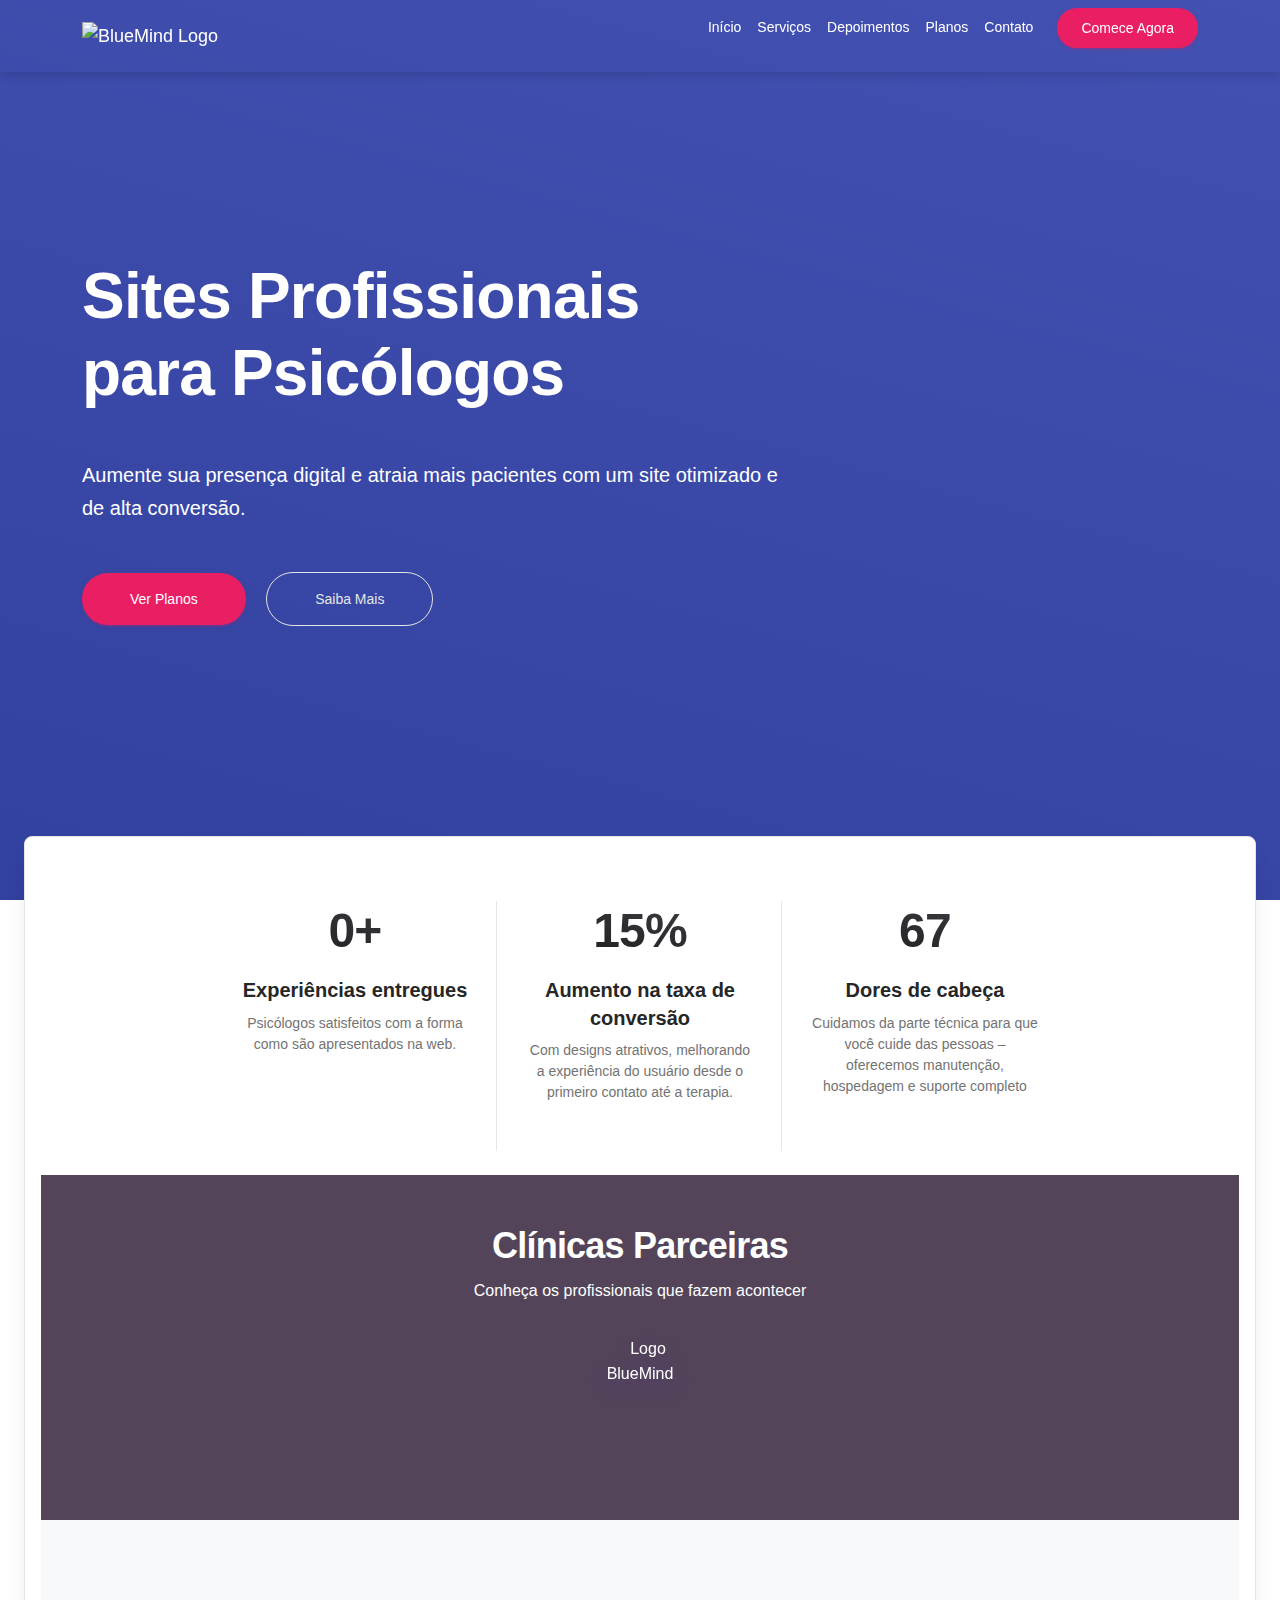
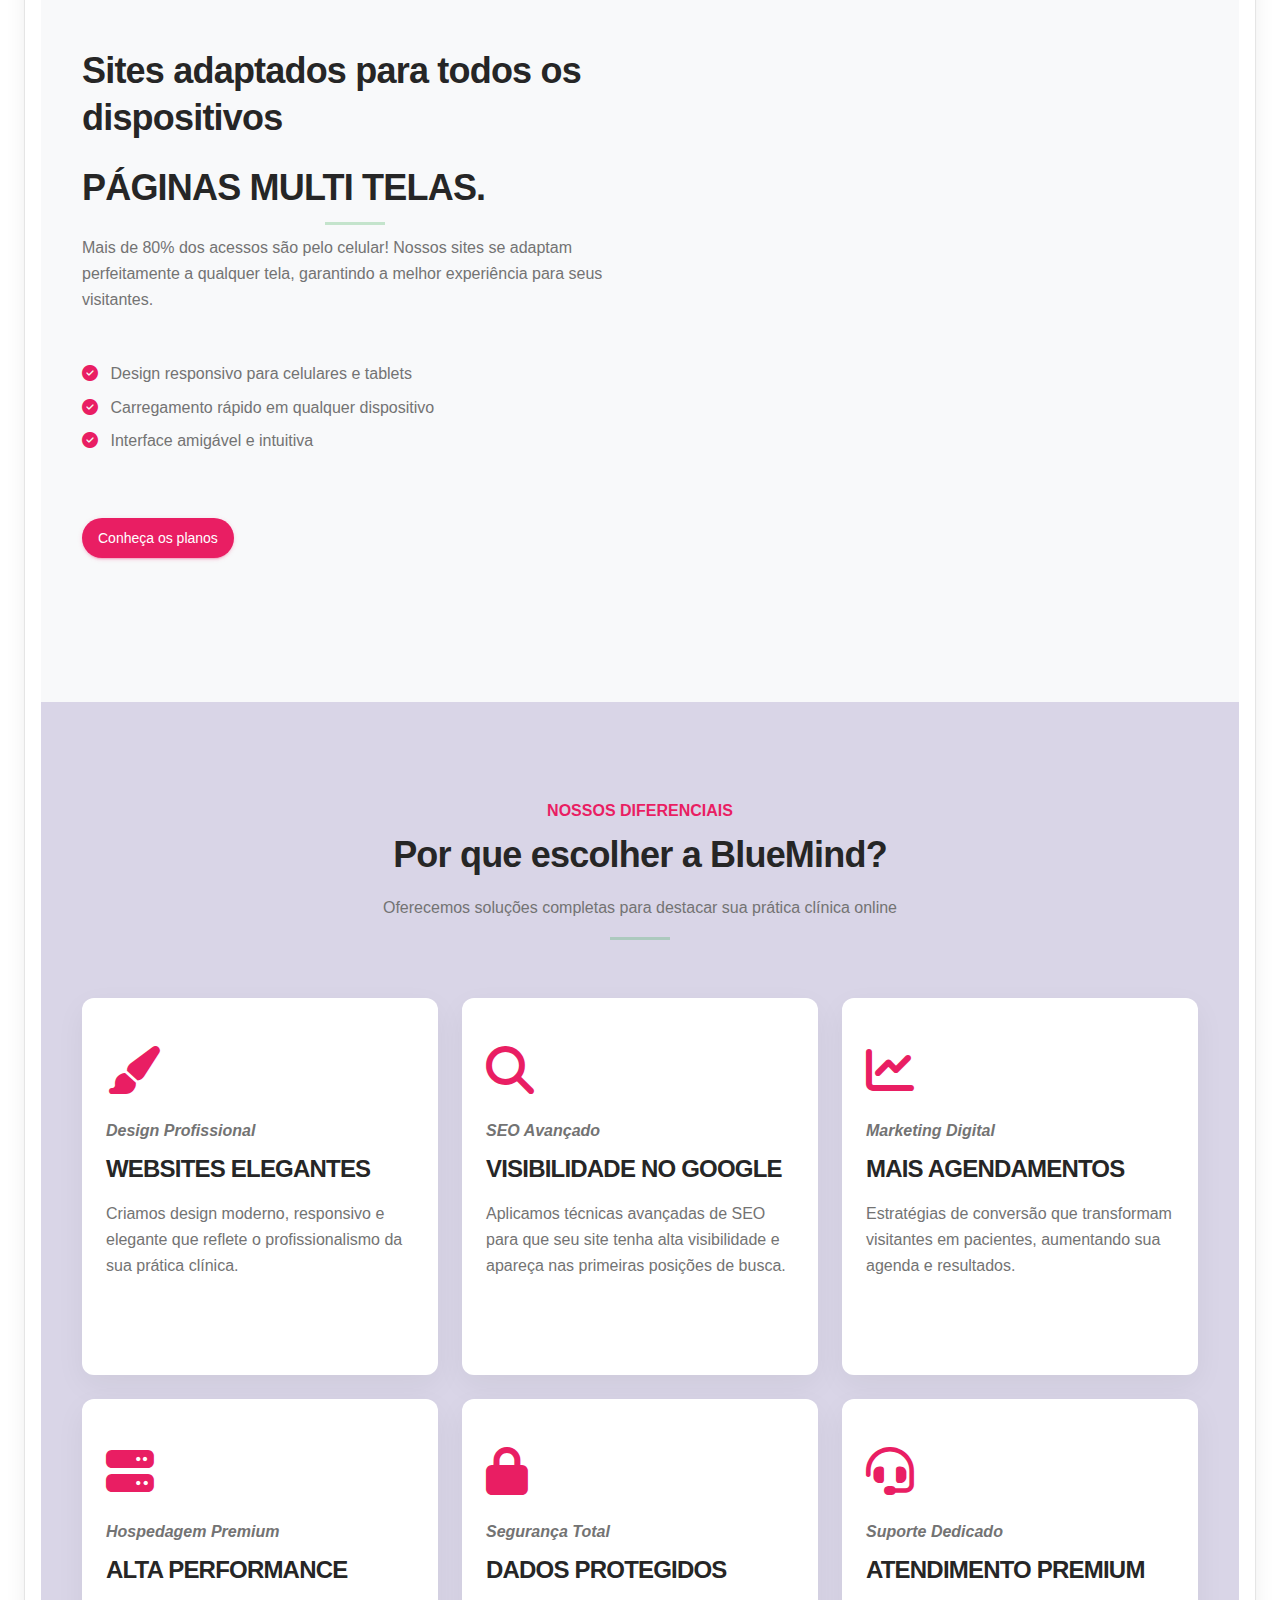
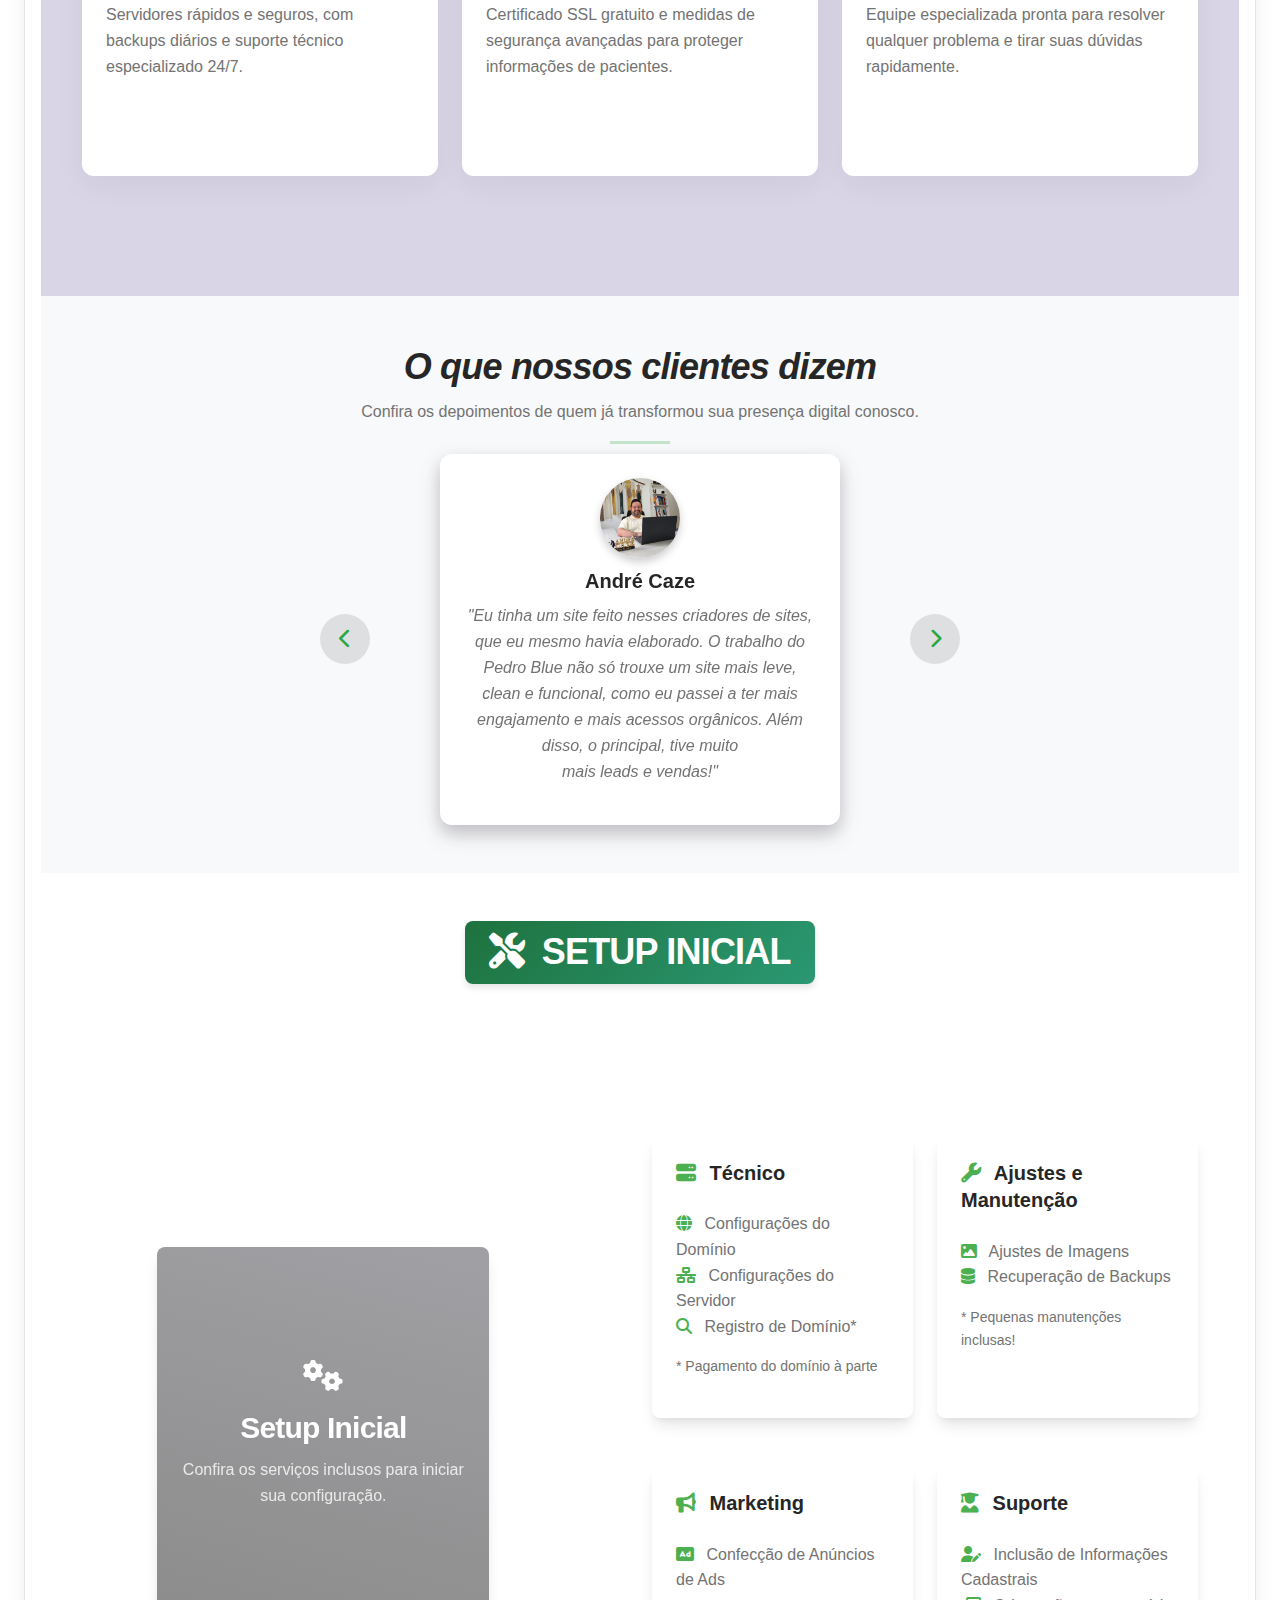
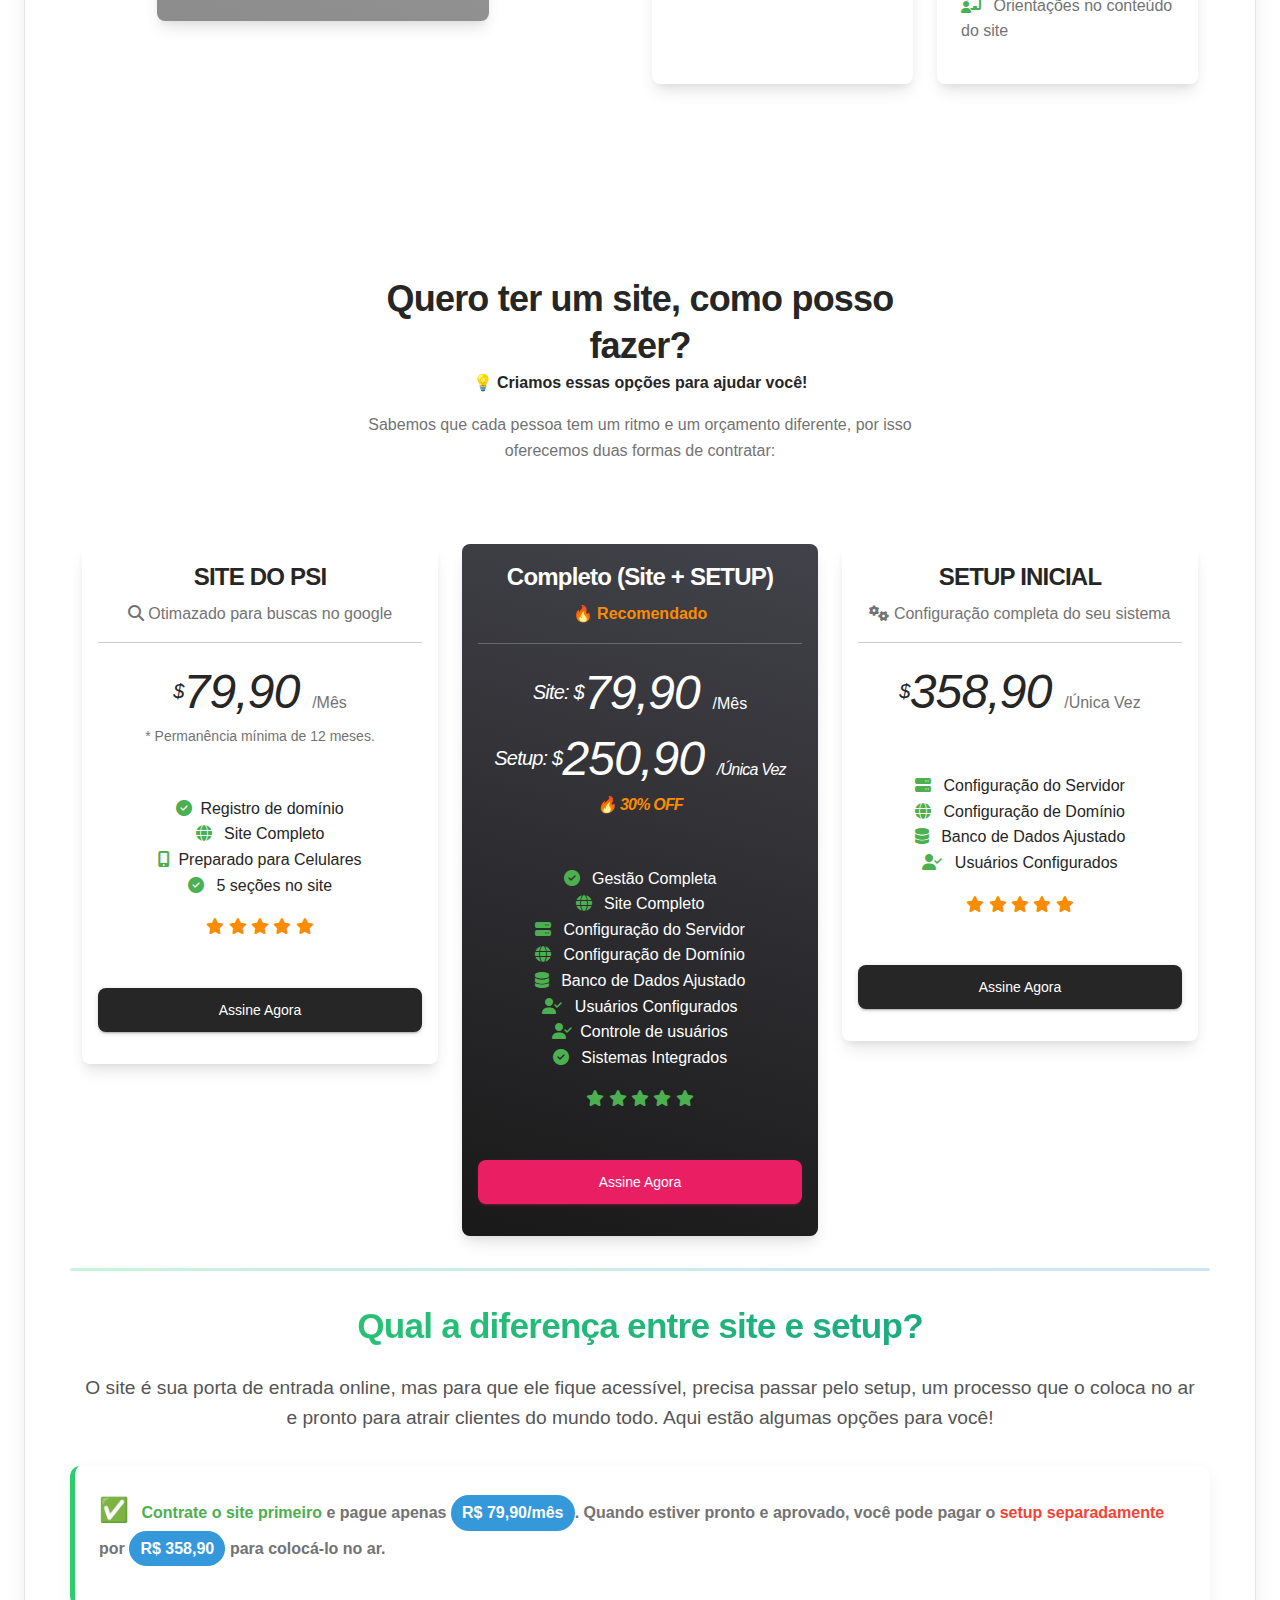
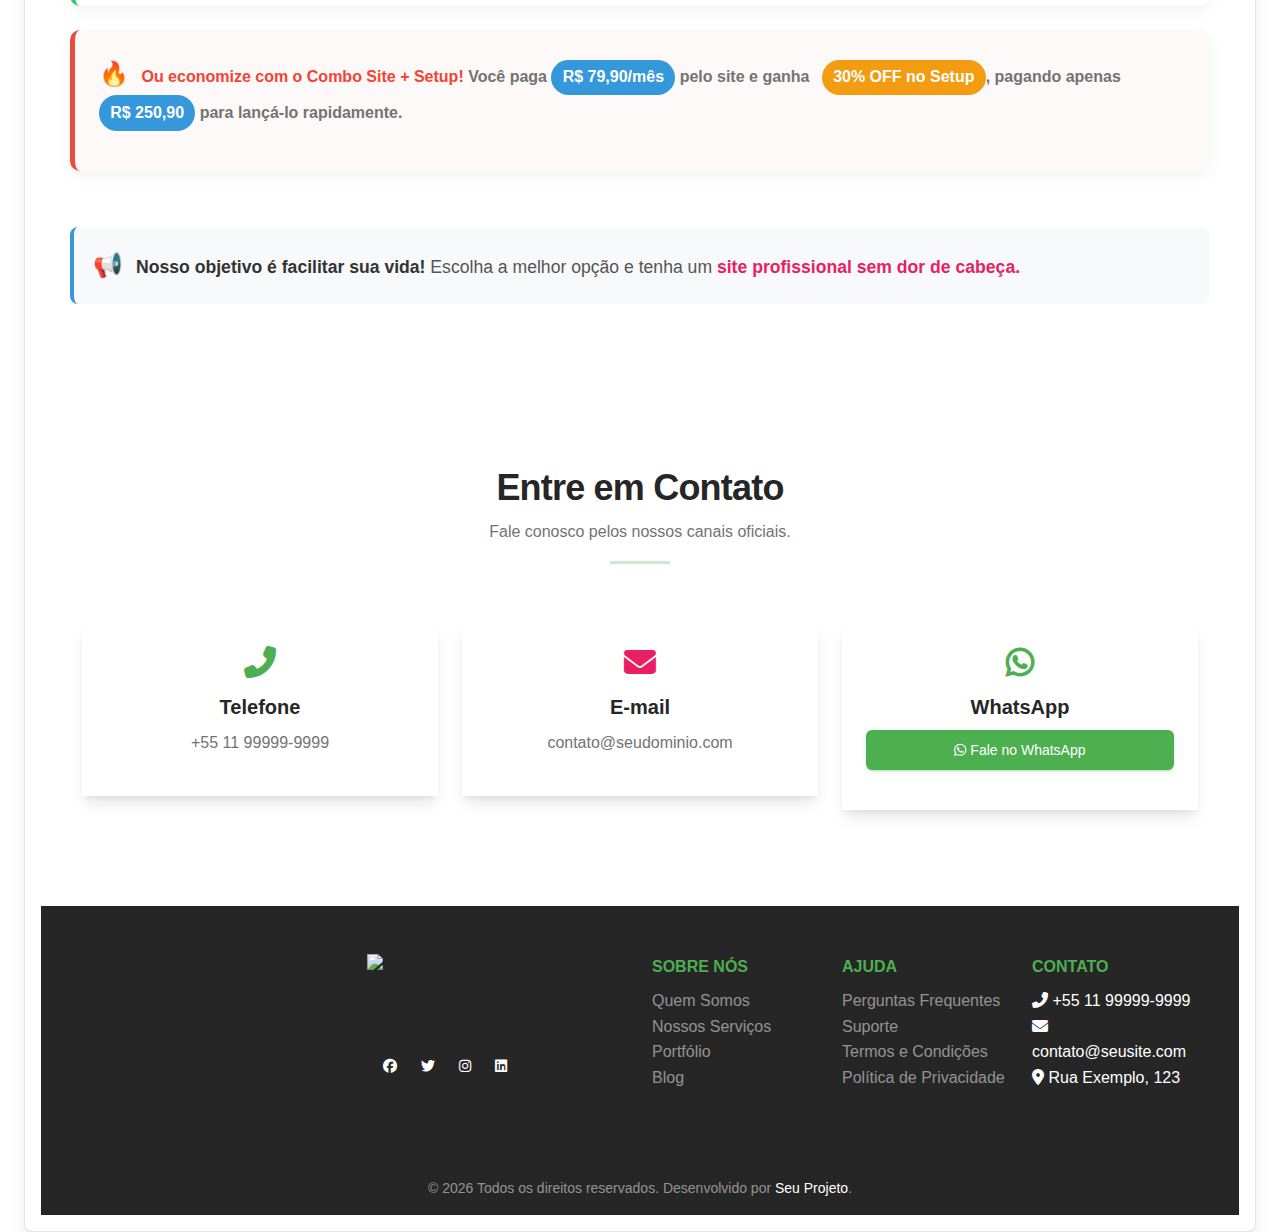
==== commit 68262650: "js path update" ====
--- a/index.html
+++ b/index.html
@@ -727,7 +727,7 @@
   <script src="assets/js/data.js"></script>
   <script type="text/javascript" src="./assets/js/wow.min.js"></script>
   <script>new WOW().init();</script>
-  <script type="text/javascript" src="../BlueMind/assets/js/app.js"></script>
+  <script type="text/javascript" src="./assets/js/app.js"></script>
 </body>
 
 
